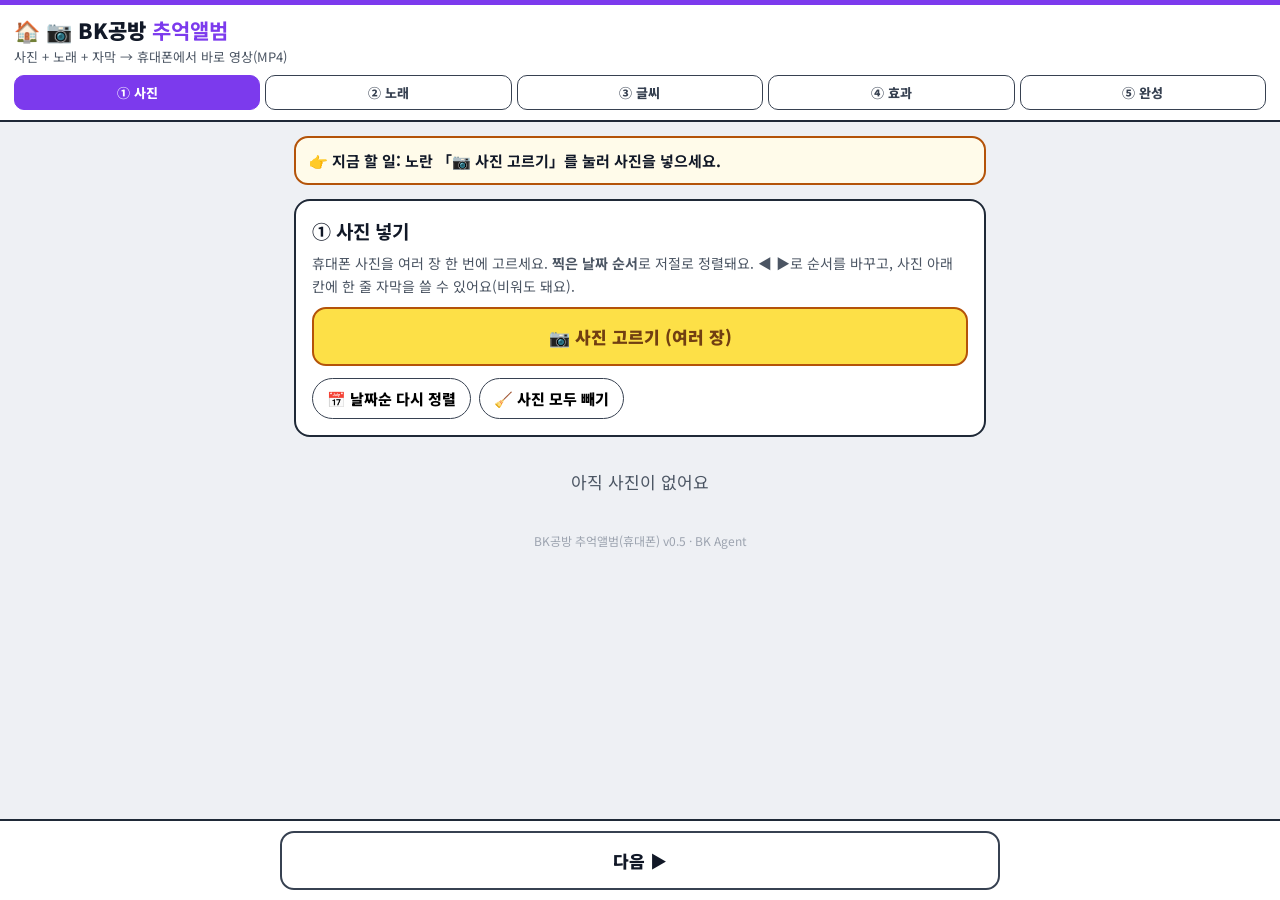
==== album.html @ 57315ec9 "BK공방 모바일 v0.6: 대문 + 드라마 휴대폰판(보드 방식)" ====
<!doctype html>
<html lang="ko">
<head>
<meta charset="utf-8">
<meta name="viewport" content="width=device-width, initial-scale=1, viewport-fit=cover">
<title>BK공방 추억앨범</title>
<meta name="theme-color" content="#7c3aed">
<link rel="icon" href="icon-192.png">
<link rel="manifest" href="manifest.json">
<link rel="apple-touch-icon" href="icon-192.png">
<link rel="preconnect" href="https://fonts.googleapis.com">
<link rel="stylesheet" href="https://fonts.googleapis.com/css2?family=Noto+Sans+KR:wght@400;700;900&family=Black+Han+Sans&family=Gowun+Batang:wght@700&display=swap">
<style>
:root{--bg:#eef0f4;--ink:#111827;--sub:#4b5563;--line:#1f2937;--y:#fde047;--yb:#b45309;--p:#7c3aed}
*{box-sizing:border-box}
html,body{margin:0;background:var(--bg);color:var(--ink);font-family:'Noto Sans KR','Malgun Gothic',sans-serif;font-size:17px;-webkit-text-size-adjust:100%}
header{position:sticky;top:0;z-index:20;background:#fff;border-bottom:2px solid var(--line);border-top:5px solid var(--p);padding:10px 14px}
header h1{margin:0;font-size:21px;font-weight:900}header h1 b{color:var(--p)}
header .sub{font-size:13px;color:var(--sub);margin-top:2px}
nav{display:grid;grid-template-columns:repeat(5,1fr);gap:5px;margin-top:9px}
nav button{border:1.5px solid #374151;border-radius:10px;background:#fff;padding:7px 2px;font:inherit;font-size:13px;font-weight:800;color:#374151}
nav button.on{background:var(--p);border-color:var(--p);color:#fff}
nav button.done::after{content:' ✓';color:#16a34a}nav button.on.done::after{color:#bbf7d0}
main{padding:14px 14px 120px;max-width:720px;margin:0 auto}
.now{background:#fffbea;border:2px solid var(--yb);border-radius:14px;padding:11px 13px;font-weight:700;font-size:15px;line-height:1.55;margin-bottom:14px}
.card{background:#fff;border:2px solid var(--line);border-radius:16px;padding:16px;margin-bottom:14px}
.card h2{margin:0 0 8px;font-size:19px}
.hint{color:var(--sub);font-size:14px;line-height:1.6;margin:4px 0 10px}
.btn{display:block;width:100%;border:2px solid #374151;border-radius:14px;background:#fff;padding:15px;font:inherit;font-size:17px;font-weight:900;color:var(--ink);margin-top:10px;text-align:center}
.btn.y{background:var(--y);border-color:var(--yb);color:#713f12}
.btn.on{background:#f3e8ff;border-color:var(--p);color:#6d28d9}
.btn.sm{display:inline-block;width:auto;padding:9px 13px;font-size:14px;margin:0}
.tab{display:none}.tab.on{display:block}
.grid{display:grid;grid-template-columns:1fr 1fr;gap:10px}
.ph{background:#fff;border:2px solid var(--line);border-radius:14px;padding:8px;display:flex;flex-direction:column;gap:6px}
.ph .top{display:flex;align-items:center;justify-content:space-between;font-weight:900}
.ph .top span{font-size:12px;color:var(--sub);font-weight:600}
.ph img{width:100%;aspect-ratio:1;object-fit:cover;border-radius:10px;background:#e5e7eb}
.ph input{width:100%;font:inherit;font-size:14px;padding:8px;border:1.5px solid #374151;border-radius:8px}
.ph .row{display:flex;gap:5px}.ph .row button{flex:1;border:1.5px solid #374151;border-radius:9px;background:#fff;padding:8px 0;font:inherit;font-weight:900}
label.f{display:block;font-weight:800;margin:12px 0 6px}
input[type=text],select,textarea{width:100%;font:inherit;font-size:17px;padding:12px;border:1.5px solid #374151;border-radius:10px;background:#fff}
.chips{display:flex;flex-wrap:wrap;gap:8px}
.chips button{border:1.5px solid #374151;border-radius:999px;background:#fff;padding:9px 14px;font:inherit;font-size:15px;font-weight:800}
.chips button.on{background:#f3e8ff;border-color:var(--p);color:#6d28d9}
.chk{display:flex;gap:10px;align-items:center;font-weight:800;margin-top:12px}.chk input{width:24px;height:24px}
audio{width:100%;margin-top:10px}
video{width:100%;border-radius:12px;background:#000;margin-top:12px}
.bar{height:14px;border-radius:999px;background:#e5e7eb;overflow:hidden;margin-top:12px}.bar>div{height:100%;width:0;background:var(--p)}
#prog{font-weight:800;margin-top:8px}
.foot{position:fixed;left:0;right:0;bottom:0;background:#fff;border-top:2px solid var(--line);padding:10px 14px calc(10px + env(safe-area-inset-bottom));z-index:30}
.foot .btn{margin:0;max-width:720px;margin:0 auto}
#toast{position:fixed;left:50%;bottom:96px;transform:translateX(-50%);background:#111827;color:#fff;padding:11px 16px;border-radius:12px;font-weight:700;display:none;z-index:50;max-width:90%;text-align:center}
.ph .vbtn{border:1.5px solid var(--p);border-radius:9px;background:#f5f3ff;color:#6d28d9;padding:8px 0;font:inherit;font-size:14px;font-weight:900}
.ph .vbtn.has{background:#16a34a;border-color:#16a34a;color:#fff}
.ph .imgw{position:relative}.ph .imgw b{position:absolute;left:6px;top:6px;background:#16a34a;color:#fff;font-size:12px;padding:2px 7px;border-radius:999px}
.sheet{position:fixed;inset:0;background:rgba(0,0,0,.55);z-index:60;display:flex;align-items:flex-end;justify-content:center}
.sbox{background:#fff;border-radius:18px 18px 0 0;padding:16px 16px calc(16px + env(safe-area-inset-bottom));width:100%;max-width:720px;max-height:92vh;overflow:auto}
.sbox h2{margin:0 0 6px;font-size:19px}.sbox img,.sbox video{width:100%;max-height:28vh;object-fit:contain;background:#111;border-radius:10px}
.empty{text-align:center;color:var(--sub);padding:18px 0}
.ver{text-align:center;color:#9ca3af;font-size:12px;margin-top:20px}
</style>
</head>
<body>
<header>
  <h1><a href="./" style="text-decoration:none">🏠</a> 📷 BK공방 <b>추억앨범</b></h1>
  <div class="sub" id="pname">사진 + 노래 + 자막 → 휴대폰에서 바로 영상(MP4)</div>
  <nav id="nav">
    <button data-t="photo">① 사진</button><button data-t="music">② 노래</button><button data-t="text">③ 글씨</button><button data-t="fx">④ 효과</button><button data-t="make">⑤ 완성</button>
  </nav>
</header>
<main>
  <div class="now" id="now"></div>

  <section class="tab" id="t-photo">
    <div class="card"><h2>① 사진 넣기</h2>
      <p class="hint">휴대폰 사진을 여러 장 한 번에 고르세요. <b>찍은 날짜 순서</b>로 저절로 정렬돼요. ◀ ▶로 순서를 바꾸고, 사진 아래 칸에 한 줄 자막을 쓸 수 있어요(비워도 돼요).</p>
      <button class="btn" id="pick">📷 사진 고르기 (여러 장)</button>
      <div class="chips" style="margin-top:12px"><button class="sm" id="sortDate">📅 날짜순 다시 정렬</button><button class="sm" id="clearAll">🧹 사진 모두 빼기</button></div>
    </div>
    <div id="photos" class="grid"></div>
  </section>

  <section class="tab" id="t-music">
    <div class="card"><h2>② 노래 넣기</h2>
      <p class="hint">깔고 싶은 노래(MP3)를 고르세요. 다른 가수의 노래는 유튜브에서 저작권 문제가 생길 수 있어요.</p>
      <button class="btn" id="pickMusic">🎵 노래 고르기 (MP3)</button>
      <div id="musicInfo" class="hint"></div><audio id="aud" controls style="display:none"></audio>
      <label class="chk"><input type="checkbox" id="fit"> 사진 길이를 노래 길이에 맞추기 (추천)</label>
      <label class="f">사진 한 장 길이 <span id="secV"></span></label>
      <input type="range" id="sec" min="2" max="10" step="0.5" style="width:100%">
    </div>
  </section>

  <section class="tab" id="t-text">
    <div class="card"><h2>③ 제목 · 끝 글씨</h2>
      <label class="f">첫 화면 제목 (노랑 큰 글씨)</label><input type="text" id="title" placeholder="예) 우리 가족 2019 ~ 2026">
      <label class="f">마지막 화면 글씨</label><input type="text" id="endText" placeholder="예) 사랑해요, 우리 가족">
      <label class="f">사진 자막 자리</label>
      <div class="chips" id="capPos"><button data-v="low">아래쪽</button><button data-v="mid">가운데</button></div>
      <p class="hint" style="margin-top:12px">사진마다 자막은 ① 사진에서 써요.</p>
    </div>
  </section>

  <section class="tab" id="t-fx">
    <div class="card"><h2>④ 효과</h2>
      <p class="hint">안 골라도 부드럽게 넘어가는 영상이 나와요.</p>
      <label class="f">사진이 바뀔 때</label>
      <button class="btn" id="mixBtn">🎲 골고루 섞기</button>
      <p class="hint">켜면 사진마다 다른 모양으로 골고루 바뀌어요. 아래에서 한 가지를 누르면 그 모양만 써요.</p>
      <div class="chips" id="trans"></div>
      <label class="f">넘어가는 시간</label><div class="chips" id="speed"></div>
      <label class="f">🎨 색감</label><div class="chips" id="color"></div>
      <label class="f">✨ 분위기 효과 (영상 전체)</label><div class="chips" id="efx"></div>
      <label class="chk"><input type="checkbox" id="zoom"> 🖼 사진 천천히 확대</label>
      <label class="chk"><input type="checkbox" id="fadein"> 처음 검은 화면에서 서서히</label>
      <label class="chk"><input type="checkbox" id="fadeout"> 끝에 서서히 어두워지기</label>
    </div>
  </section>

  <section class="tab" id="t-make">
    <div class="card"><h2>⑤ 완성본 만들기</h2>
      <label class="f">화면 모양</label><div class="chips" id="ratio"><button data-v="9:16">📱 세로 (쇼츠 · 카톡)</button><button data-v="16:9">🖥 가로 (유튜브 · TV)</button></div>
      <label class="f">화질</label><div class="chips" id="qual"><button data-v="720">보통 720 (빠름)</button><button data-v="1080">선명 1080</button></div>
      <p class="hint" style="margin-top:12px" id="sum"></p>
      <button class="btn" id="make">🎞 완성본 만들기</button>
      <div class="bar"><div id="bar"></div></div><div id="prog" class="hint"></div>
      <p class="hint">만드는 동안 <b>화면을 켜 두고 이 화면에 있어 주세요.</b> 다른 앱으로 가면 멈춰요.</p>
      <video id="out" controls playsinline style="display:none"></video>
      <button class="btn" id="save" style="display:none">💾 휴대폰에 저장</button>
      <button class="btn" id="share" style="display:none">📤 카톡 · 다른 앱으로 보내기</button>
    </div>
  </section>
  <div class="ver">BK공방 추억앨범(휴대폰) v0.5 · BK Agent</div>
</main>
<div class="foot"><button class="btn y" id="next">다음 ▶</button></div>
<div id="toast"></div>
<div id="sheet" class="sheet" style="display:none"><div class="sbox">
  <h2 id="sTitle">✨ 사진을 영상으로</h2>
  <p class="hint">Google Flow에서 이 사진을 8초 영상으로 만들어 넣어요. <b>노란 버튼을 차례로</b> 누르세요. (권장: Veo 3.1 Lite · 10크레딧)</p>
  <img id="sImg" alt="">
  <button class="btn" data-s="0">① 사진을 휴대폰에 저장</button>
  <button class="btn" data-s="1">② Flow 프롬프트 복사</button>
  <button class="btn" data-s="2">③ Flow 열기</button>
  <div class="now" style="margin:10px 0 0;font-size:14px">⚠ Flow에서 꼭 이렇게 해야 <b>내 사진이 그대로 움직여요</b><br>
    ⓐ 처음 한 번: 위쪽 ＋ 또는 업로드(⬆)로 ①에서 저장한 사진을 Flow에 올리기<br>
    ⓑ 입력 칸 <b>왼쪽 아래 「＋」</b> → 목록에서 <b>그 사진 누르기</b><br>
    ⓒ 입력 칸 안에 <b>작은 사진이 붙었는지</b> 꼭 확인<br>
    ⓓ 「무엇을 만들고 싶으신가요?」에 ②의 프롬프트 붙여넣기 → <b>→</b> 누르기<br>
    ⓔ 다 되면 영상 누르기 → 다운로드<br>
    <span style="color:#b91c1c">✖ 입력 칸에 사진이 안 붙은 채로 만들면 다른 사람 영상이 나와요.</span></div>
  <button class="btn" data-s="3">④ 받은 영상 넣기</button>
  <button class="btn" data-s="del" id="sDel" style="display:none">🗑 넣은 영상 빼기 (사진으로 되돌리기)</button>
  <button class="btn" data-s="close">닫기</button>
</div></div>
<script src="fx.js"></script>
<script src="mp4mux.js"></script>
<script src="album.js"></script>
<script>if ('serviceWorker' in navigator && location.protocol === 'https:') navigator.serviceWorker.register('sw.js').catch(() => {});</script>
</body>
</html>
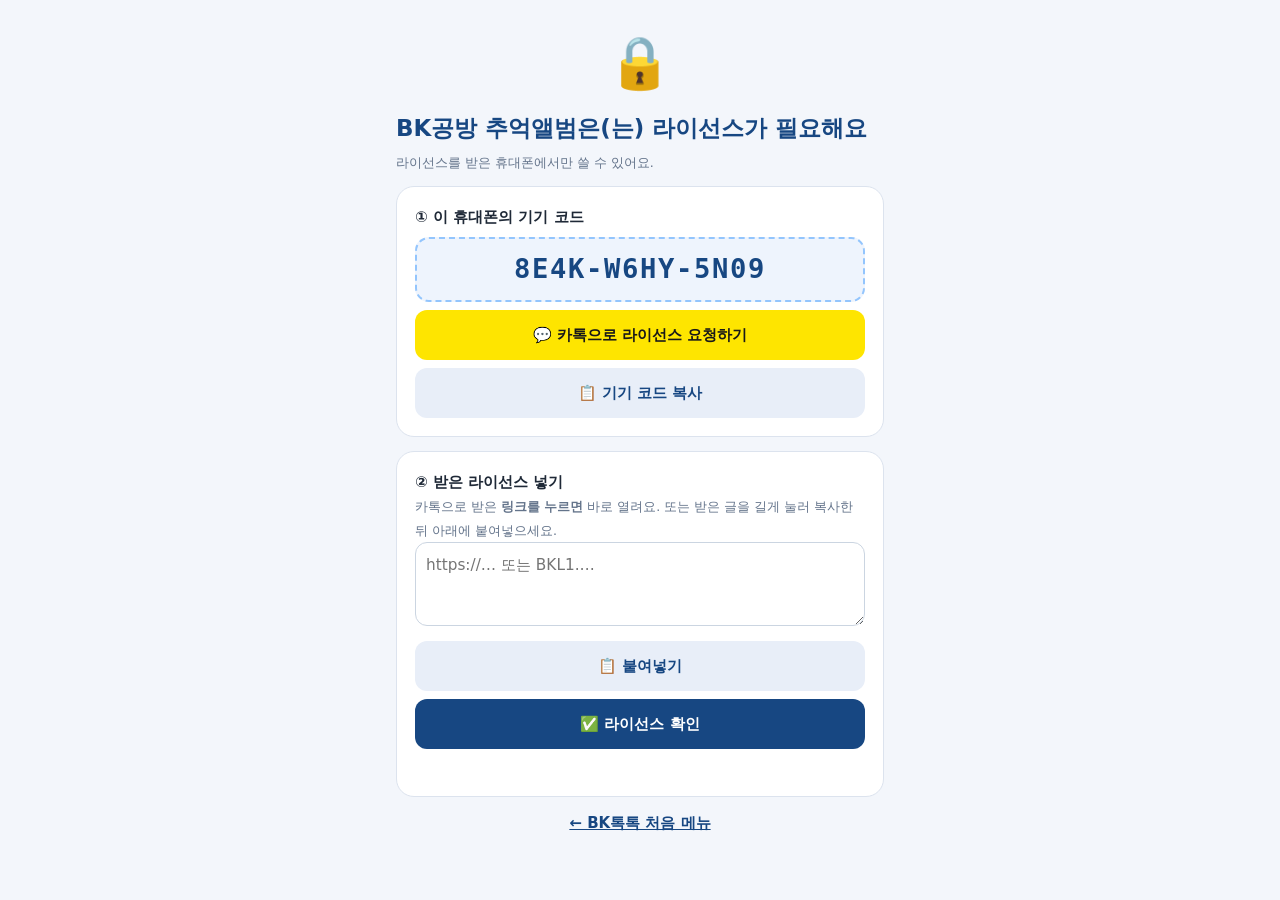
==== commit 0dd44eb0: "BK공방 모바일 v0.7: 산 상품만 열림(라이선스) · 안 산 것은 회색+🔒" ====
--- a/album.html
+++ b/album.html
@@ -10,6 +10,8 @@
 <link rel="apple-touch-icon" href="icon-192.png">
 <link rel="preconnect" href="https://fonts.googleapis.com">
 <link rel="stylesheet" href="https://fonts.googleapis.com/css2?family=Noto+Sans+KR:wght@400;700;900&family=Black+Han+Sans&family=Gowun+Batang:wght@700&display=swap">
+<script>/* 🔒 「BK공방 추억앨범」(LITE 또는 PRO) 라이선스가 있는 휴대폰에서만 열려요 */window.BK_PROG='gb_album_ok';window.BK_PNAME='BK공방 추억앨범';</script>
+<script src="license.js"></script>
 <style>
 :root{--bg:#eef0f4;--ink:#111827;--sub:#4b5563;--line:#1f2937;--y:#fde047;--yb:#b45309;--p:#7c3aed}
 *{box-sizing:border-box}
